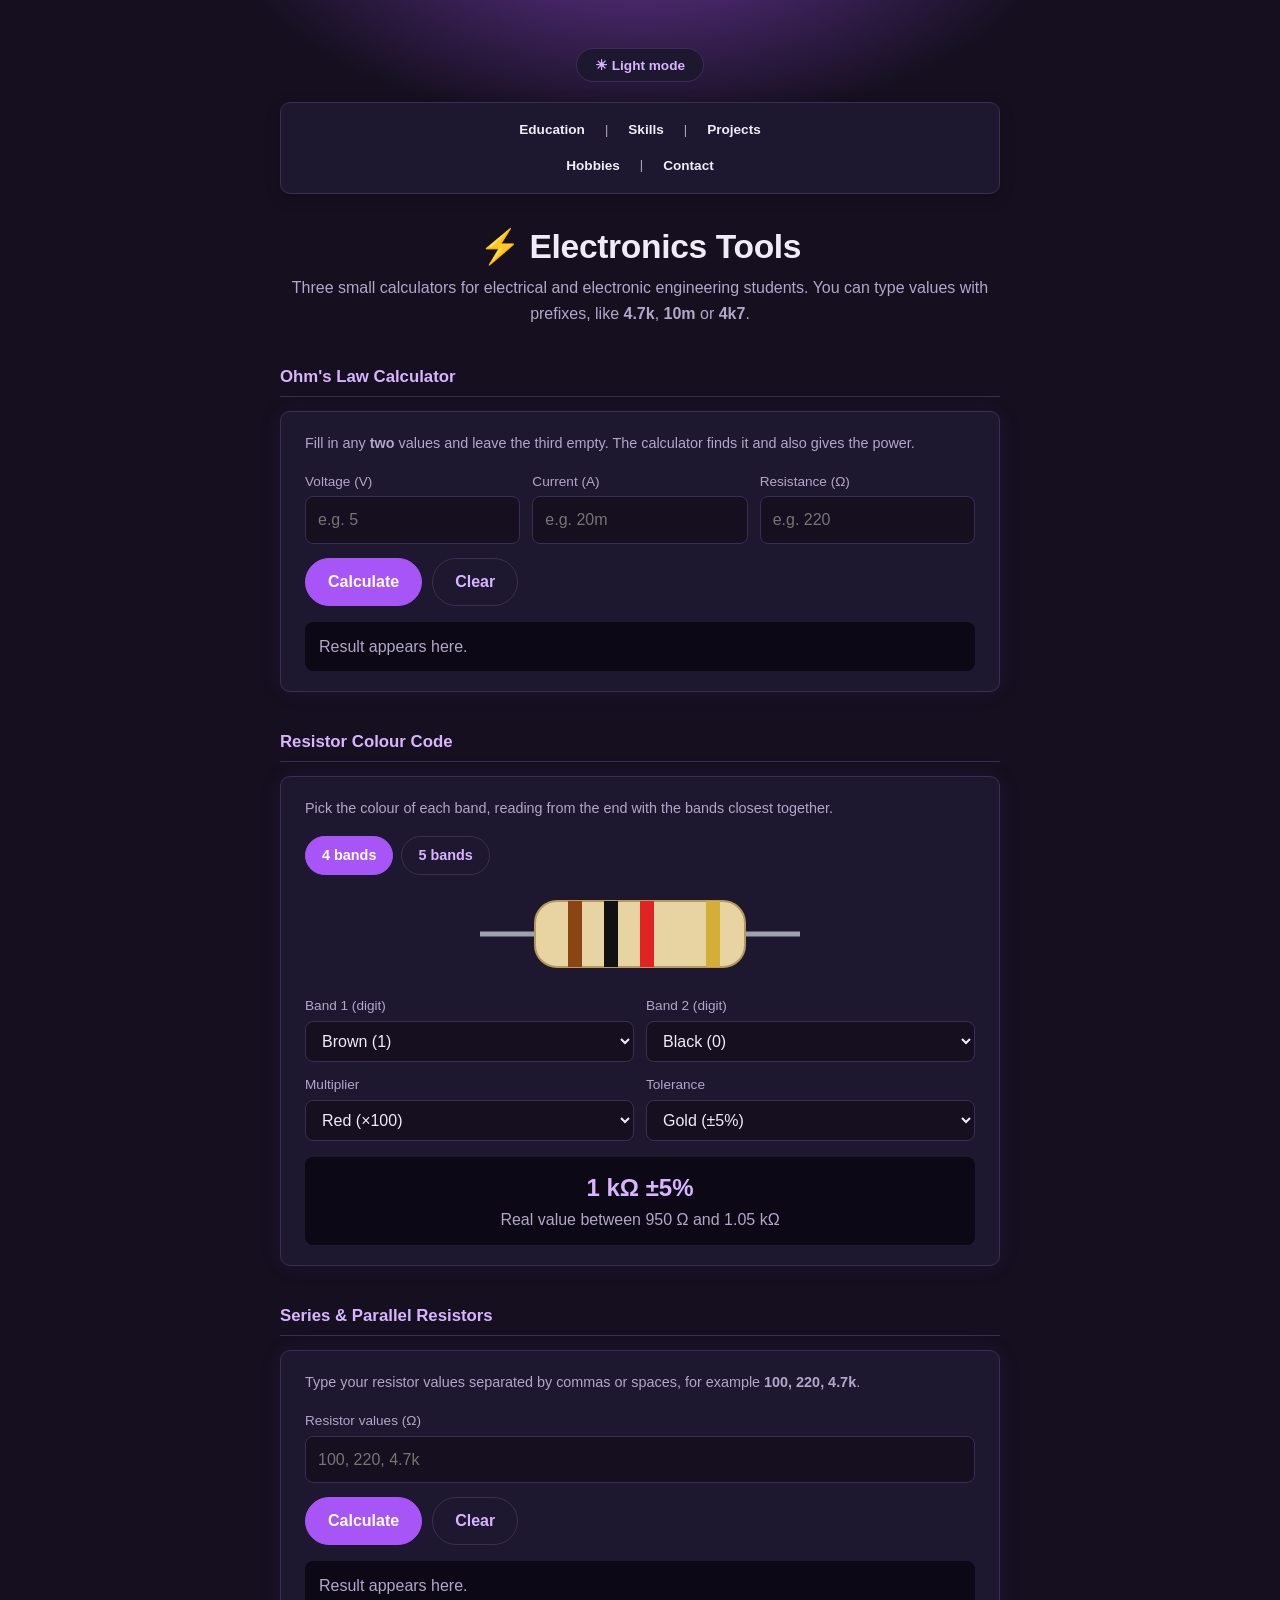
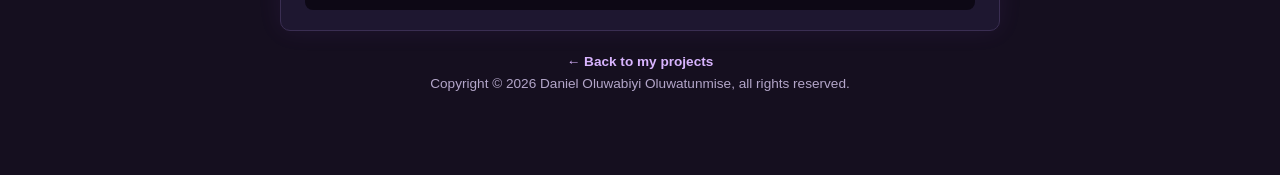
==== electronics-tools.html @ 5593a32c "Add files via upload" ====
<!DOCTYPE html>
<html lang="en">
<head>
    <meta charset="UTF-8">
    <meta name="viewport" content="width=device-width, initial-scale=1.0">
    <title>Electronics Tools - Daniel Oluwabiyi Oluwatunmise</title>
    <meta name="description" content="Free electronics tools: an Ohm's law calculator, a resistor colour code decoder and a series/parallel resistor calculator, built with HTML, CSS and JavaScript.">
    <link rel="icon" href="favicon.svg" type="image/svg+xml">
    <link rel="stylesheet" href="index.css">
    <style>
        .tool-card {
            max-width: var(--max-width);
            margin: 0 auto 20px;
            padding: 20px 24px;
            background: var(--surface);
            border: 1px solid var(--border);
            border-radius: var(--radius);
            box-shadow: 0 0 24px rgba(168, 85, 247, 0.08);
        }

        .tool-card .hint {
            margin: 0 0 16px;
            font-size: 0.9rem;
            max-width: none;
        }

        .field-row {
            display: grid;
            grid-template-columns: repeat(3, 1fr);
            gap: 12px;
        }

        .field-row.two {
            grid-template-columns: repeat(2, 1fr);
        }

        @media (max-width: 520px) {
            .field-row,
            .field-row.two {
                grid-template-columns: 1fr;
            }
        }

        .tool-card label {
            display: block;
            font-size: 0.85rem;
            color: var(--muted);
            margin-bottom: 4px;
        }

        .tool-card input,
        .tool-card select,
        .tool-card textarea {
            width: 100%;
            padding: 10px 12px;
            border-radius: 8px;
            border: 1px solid var(--border);
            background: var(--bg);
            color: var(--text);
            font: inherit;
            font-size: 1rem;
        }

        .tool-card input:focus,
        .tool-card select:focus,
        .tool-card textarea:focus {
            outline: 2px solid var(--accent);
            outline-offset: 1px;
        }

        .tool-actions {
            display: flex;
            gap: 10px;
            flex-wrap: wrap;
            margin-top: 14px;
        }

        .btn {
            padding: 10px 22px;
            border-radius: 999px;
            border: 1px solid var(--accent);
            background: var(--accent);
            color: #fff;
            font: inherit;
            font-weight: 700;
            cursor: pointer;
        }

        .btn.secondary {
            background: transparent;
            color: var(--accent-bright);
            border-color: var(--border);
        }

        .result {
            margin-top: 16px;
            padding: 12px 14px;
            background: var(--card-dark);
            border-radius: 8px;
            font-variant-numeric: tabular-nums;
            min-height: 2.6em;
            color: var(--text);
        }

        .result .row {
            display: flex;
            justify-content: space-between;
            gap: 12px;
            padding: 3px 0;
        }

        .result .row.found {
            color: var(--accent-bright);
            font-weight: 700;
        }

        .result .error {
            color: #f87171;
        }

        .result .muted {
            color: var(--muted);
        }

        .band-toggle {
            display: flex;
            gap: 8px;
            margin-bottom: 14px;
        }

        .band-toggle .btn {
            padding: 7px 16px;
            font-size: 0.9rem;
        }

        .band-toggle .btn:not(.on) {
            background: transparent;
            color: var(--accent-bright);
            border-color: var(--border);
        }

        #resistor-svg {
            display: block;
            width: 100%;
            max-width: 320px;
            height: auto;
            margin: 0 auto 16px;
            border: 0;
            border-radius: 0;
            box-shadow: none;
        }

        .band-grid {
            display: grid;
            grid-template-columns: repeat(2, 1fr);
            gap: 12px;
        }

        .band-grid .hidden {
            display: none;
        }

        .big-value {
            font-size: 1.5rem;
            font-weight: 700;
            color: var(--accent-bright);
            text-align: center;
        }
    </style>
</head>
<body>
    <button id="theme-toggle" onclick="toggleTheme()">☀ Light mode</button>

    <nav class="site-nav">
        <div class="nav-row">
            <a href="index.html#education" class="nav-link">Education</a>
            <span class="nav-sep">|</span>
            <a href="index.html#skills" class="nav-link">Skills</a>
            <span class="nav-sep">|</span>
            <a href="index.html#projects" class="nav-link">Projects</a>
        </div>
        <div class="nav-row">
            <a href="my-hobbies.html" class="nav-link">Hobbies</a>
            <span class="nav-sep">|</span>
            <a href="index.html#contact" class="nav-link">Contact</a>
        </div>
    </nav>

    <h1>⚡ Electronics Tools</h1>
    <p style="text-align:center">Three small calculators for electrical and electronic engineering students. You can type values with prefixes, like <strong>4.7k</strong>, <strong>10m</strong> or <strong>4k7</strong>.</p>

    <!-- ===================== Ohm's law ===================== -->
    <h3>Ohm's Law Calculator</h3>
    <div class="tool-card">
        <p class="hint">Fill in any <strong>two</strong> values and leave the third empty. The calculator finds it and also gives the power.</p>
        <div class="field-row">
            <div>
                <label for="ohm-v">Voltage (V)</label>
                <input id="ohm-v" type="text" inputmode="text" autocomplete="off" placeholder="e.g. 5">
            </div>
            <div>
                <label for="ohm-i">Current (A)</label>
                <input id="ohm-i" type="text" inputmode="text" autocomplete="off" placeholder="e.g. 20m">
            </div>
            <div>
                <label for="ohm-r">Resistance (Ω)</label>
                <input id="ohm-r" type="text" inputmode="text" autocomplete="off" placeholder="e.g. 220">
            </div>
        </div>
        <div class="tool-actions">
            <button class="btn" id="ohm-calc">Calculate</button>
            <button class="btn secondary" id="ohm-clear">Clear</button>
        </div>
        <div class="result" id="ohm-result" aria-live="polite"><span class="muted">Result appears here.</span></div>
    </div>

    <!-- ===================== Resistor colour code ===================== -->
    <h3>Resistor Colour Code</h3>
    <div class="tool-card">
        <p class="hint">Pick the colour of each band, reading from the end with the bands closest together.</p>
        <div class="band-toggle">
            <button class="btn on" id="bands-4" type="button">4 bands</button>
            <button class="btn" id="bands-5" type="button">5 bands</button>
        </div>

        <svg id="resistor-svg" viewBox="0 0 320 90" xmlns="http://www.w3.org/2000/svg" role="img" aria-label="Resistor with coloured bands">
            <line x1="0" y1="45" x2="60" y2="45" stroke="#9ca3af" stroke-width="5" stroke-linecap="round"/>
            <line x1="260" y1="45" x2="320" y2="45" stroke="#9ca3af" stroke-width="5" stroke-linecap="round"/>
            <rect x="55" y="12" width="210" height="66" rx="22" fill="#e8d3a2" stroke="#b79a5b" stroke-width="2"/>
            <rect id="svg-b1" x="84" y="12" width="14" height="66" fill="#8b4513"/>
            <rect id="svg-b2" x="112" y="12" width="14" height="66" fill="#111111"/>
            <rect id="svg-b3" x="140" y="12" width="14" height="66" fill="#e02424"/>
            <rect id="svg-b4" x="168" y="12" width="14" height="66" fill="#f97316"/>
            <rect id="svg-b5" x="226" y="12" width="14" height="66" fill="#d4af37"/>
        </svg>

        <div class="band-grid">
            <div>
                <label for="band-1">Band 1 (digit)</label>
                <select id="band-1"></select>
            </div>
            <div>
                <label for="band-2">Band 2 (digit)</label>
                <select id="band-2"></select>
            </div>
            <div id="band-3-wrap" class="hidden">
                <label for="band-3">Band 3 (digit)</label>
                <select id="band-3"></select>
            </div>
            <div>
                <label for="band-mult">Multiplier</label>
                <select id="band-mult"></select>
            </div>
            <div>
                <label for="band-tol">Tolerance</label>
                <select id="band-tol"></select>
            </div>
        </div>
        <div class="result" id="color-result" aria-live="polite"></div>
    </div>

    <!-- ===================== Series / parallel ===================== -->
    <h3>Series &amp; Parallel Resistors</h3>
    <div class="tool-card">
        <p class="hint">Type your resistor values separated by commas or spaces, for example <strong>100, 220, 4.7k</strong>.</p>
        <label for="sp-list">Resistor values (Ω)</label>
        <input id="sp-list" type="text" inputmode="text" autocomplete="off" placeholder="100, 220, 4.7k">
        <div class="tool-actions">
            <button class="btn" id="sp-calc">Calculate</button>
            <button class="btn secondary" id="sp-clear">Clear</button>
        </div>
        <div class="result" id="sp-result" aria-live="polite"><span class="muted">Result appears here.</span></div>
    </div>

    <footer>
        <a href="index.html#projects">← Back to my projects</a>
    </footer>
    <footer>Copyright © 2026 Daniel Oluwabiyi Oluwatunmise, all rights reserved.</footer>

    <button id="back-to-top" aria-label="Back to top">↑</button>

    <script src="script.js"></script>
    <script>
        // ---------- number helpers ----------

        // Reads values like 12, 4.7k, 10m, 2M, 4k7, 4R7 (blank = null, invalid = NaN)
        function parseSI(text) {
            const s = String(text).trim();
            if (s === '') return null;
            const mult = { p: 1e-12, n: 1e-9, u: 1e-6, 'µ': 1e-6, m: 1e-3, k: 1e3, K: 1e3, M: 1e6, G: 1e9 };

            // "4k7" / "4R7" style
            let m = /^(\d+)([pnuµmkKMGR])(\d+)$/.exec(s);
            if (m) {
                const factor = m[2] === 'R' ? 1 : mult[m[2]];
                return Number(m[1] + '.' + m[3]) * factor;
            }

            m = /^([+-]?(?:\d+\.?\d*|\.\d+)(?:[eE][+-]?\d+)?)\s*([pnuµmkKMG]?)\s*(?:V|A|Ω|ohm|ohms|R|v|a)?$/.exec(s);
            if (!m) return NaN;
            return Number(m[1]) * (m[2] ? mult[m[2]] : 1);
        }

        // Shows 0.0227 A as "22.73 mA"
        function fmtSI(value, unit) {
            if (value === 0) return '0 ' + unit;
            const prefixes = [[1e9, 'G'], [1e6, 'M'], [1e3, 'k'], [1, ''], [1e-3, 'm'], [1e-6, 'µ'], [1e-9, 'n'], [1e-12, 'p']];
            const a = Math.abs(value);
            let idx = prefixes.findIndex(function (p) { return a >= p[0] * 0.99995; });
            if (idx === -1) idx = prefixes.length - 1;
            let rounded = Number((value / prefixes[idx][0]).toPrecision(4));
            if (Math.abs(rounded) >= 1000 && idx > 0) {
                idx--;
                rounded = Number((value / prefixes[idx][0]).toPrecision(4));
            }
            return rounded + ' ' + prefixes[idx][1] + unit;
        }

        function row(label, value, found) {
            const div = document.createElement('div');
            div.className = 'row' + (found ? ' found' : '');
            const l = document.createElement('span');
            l.textContent = label;
            const v = document.createElement('span');
            v.textContent = value;
            div.appendChild(l);
            div.appendChild(v);
            return div;
        }

        function showMessage(box, text, isError) {
            box.textContent = '';
            const s = document.createElement('span');
            s.className = isError ? 'error' : 'muted';
            s.textContent = text;
            box.appendChild(s);
        }

        // ---------- Ohm's law ----------

        const ohmV = document.getElementById('ohm-v');
        const ohmI = document.getElementById('ohm-i');
        const ohmR = document.getElementById('ohm-r');
        const ohmResult = document.getElementById('ohm-result');

        function calcOhm() {
            let V = parseSI(ohmV.value);
            let I = parseSI(ohmI.value);
            let R = parseSI(ohmR.value);
            const all = [V, I, R];

            if (all.some(function (x) { return Number.isNaN(x); })) {
                showMessage(ohmResult, "I couldn't read one of the values. Try numbers like 12, 4.7k or 10m.", true);
                return;
            }
            const filled = all.filter(function (x) { return x !== null; }).length;
            if (filled < 2) { showMessage(ohmResult, 'Fill in any two values.', false); return; }
            if (filled === 3) { showMessage(ohmResult, 'Leave one field empty so I know what to find.', true); return; }

            let found;
            if (V === null) { V = I * R; found = 'V'; }
            else if (I === null) {
                if (R === 0) { showMessage(ohmResult, "Resistance can't be 0 when finding current.", true); return; }
                I = V / R; found = 'I';
            } else {
                if (I === 0) { showMessage(ohmResult, "Current can't be 0 when finding resistance.", true); return; }
                R = V / I; found = 'R';
            }
            const P = V * I;

            ohmResult.textContent = '';
            ohmResult.appendChild(row('Voltage', fmtSI(V, 'V'), found === 'V'));
            ohmResult.appendChild(row('Current', fmtSI(I, 'A'), found === 'I'));
            ohmResult.appendChild(row('Resistance', fmtSI(R, 'Ω'), found === 'R'));
            ohmResult.appendChild(row('Power (V × I)', fmtSI(P, 'W'), false));
        }

        document.getElementById('ohm-calc').addEventListener('click', calcOhm);
        [ohmV, ohmI, ohmR].forEach(function (inp) {
            inp.addEventListener('keydown', function (e) { if (e.key === 'Enter') calcOhm(); });
        });
        document.getElementById('ohm-clear').addEventListener('click', function () {
            ohmV.value = ''; ohmI.value = ''; ohmR.value = '';
            showMessage(ohmResult, 'Result appears here.', false);
        });

        // ---------- Resistor colour code ----------

        const COLORS = {
            black:  { hex: '#111111', digit: 0, mult: 1,    tol: null },
            brown:  { hex: '#8b4513', digit: 1, mult: 10,   tol: 1 },
            red:    { hex: '#e02424', digit: 2, mult: 100,  tol: 2 },
            orange: { hex: '#f97316', digit: 3, mult: 1e3,  tol: null },
            yellow: { hex: '#facc15', digit: 4, mult: 1e4,  tol: null },
            green:  { hex: '#22c55e', digit: 5, mult: 1e5,  tol: 0.5 },
            blue:   { hex: '#3b82f6', digit: 6, mult: 1e6,  tol: 0.25 },
            violet: { hex: '#a855f7', digit: 7, mult: 1e7,  tol: 0.1 },
            grey:   { hex: '#9ca3af', digit: 8, mult: 1e8,  tol: 0.05 },
            white:  { hex: '#f5f5f5', digit: 9, mult: 1e9,  tol: null },
            gold:   { hex: '#d4af37', digit: null, mult: 0.1,  tol: 5 },
            silver: { hex: '#c0c0c0', digit: null, mult: 0.01, tol: 10 }
        };

        const bandCount = { n: 4 };
        const sel = {
            b1: document.getElementById('band-1'),
            b2: document.getElementById('band-2'),
            b3: document.getElementById('band-3'),
            mult: document.getElementById('band-mult'),
            tol: document.getElementById('band-tol')
        };
        const colorResult = document.getElementById('color-result');

        function cap(s) { return s.charAt(0).toUpperCase() + s.slice(1); }

        function fillSelect(select, names, labelFn, selected) {
            select.textContent = '';
            names.forEach(function (name) {
                const o = document.createElement('option');
                o.value = name;
                o.textContent = labelFn(name);
                if (name === selected) o.selected = true;
                select.appendChild(o);
            });
        }

        const digitColors = Object.keys(COLORS).filter(function (n) { return COLORS[n].digit !== null; });
        const multColors = Object.keys(COLORS);
        const tolColors = Object.keys(COLORS).filter(function (n) { return COLORS[n].tol !== null; });

        function fmtMult(m) {
            if (m >= 1e9) return '×1G';
            if (m >= 1e6) return '×' + (m / 1e6) + 'M';
            if (m >= 1e3) return '×' + (m / 1e3) + 'k';
            return '×' + m;
        }

        fillSelect(sel.b1, digitColors.filter(function (n) { return n !== 'black'; }), function (n) { return cap(n) + ' (' + COLORS[n].digit + ')'; }, 'brown');
        fillSelect(sel.b2, digitColors, function (n) { return cap(n) + ' (' + COLORS[n].digit + ')'; }, 'black');
        fillSelect(sel.b3, digitColors, function (n) { return cap(n) + ' (' + COLORS[n].digit + ')'; }, 'black');
        fillSelect(sel.mult, multColors, function (n) { return cap(n) + ' (' + fmtMult(COLORS[n].mult) + ')'; }, 'red');
        fillSelect(sel.tol, tolColors, function (n) { return cap(n) + ' (±' + COLORS[n].tol + '%)'; }, 'gold');

        function updateColorCode() {
            const five = bandCount.n === 5;
            const d1 = COLORS[sel.b1.value].digit;
            const d2 = COLORS[sel.b2.value].digit;
            const d3 = five ? COLORS[sel.b3.value].digit : null;
            const base = five ? d1 * 100 + d2 * 10 + d3 : d1 * 10 + d2;
            const ohms = base * COLORS[sel.mult.value].mult;
            const tol = COLORS[sel.tol.value].tol;

            // draw the bands (4-band: bands sit at positions 1,2,3 + tolerance; 5-band: 1,2,3,4 + tolerance)
            const svgIds = ['svg-b1', 'svg-b2', 'svg-b3', 'svg-b4', 'svg-b5'];
            const picked = five
                ? [sel.b1.value, sel.b2.value, sel.b3.value, sel.mult.value, sel.tol.value]
                : [sel.b1.value, sel.b2.value, sel.mult.value, sel.tol.value];
            const xs = five ? [78, 106, 134, 162, 226] : [88, 124, 160, 226];
            svgIds.forEach(function (id, i) {
                const r = document.getElementById(id);
                if (i < picked.length) {
                    r.setAttribute('x', xs[i]);
                    r.setAttribute('fill', COLORS[picked[i]].hex);
                    r.style.display = '';
                } else {
                    r.style.display = 'none';
                }
            });

            colorResult.textContent = '';
            const big = document.createElement('div');
            big.className = 'big-value';
            big.textContent = fmtSI(ohms, 'Ω') + '  ±' + tol + '%';
            colorResult.appendChild(big);
            const range = document.createElement('div');
            range.className = 'muted';
            range.style.textAlign = 'center';
            range.textContent = 'Real value between ' + fmtSI(ohms * (1 - tol / 100), 'Ω') + ' and ' + fmtSI(ohms * (1 + tol / 100), 'Ω');
            colorResult.appendChild(range);
        }

        function setBands(n) {
            bandCount.n = n;
            document.getElementById('band-3-wrap').classList.toggle('hidden', n === 4);
            document.getElementById('bands-4').classList.toggle('on', n === 4);
            document.getElementById('bands-5').classList.toggle('on', n === 5);
            updateColorCode();
        }

        document.getElementById('bands-4').addEventListener('click', function () { setBands(4); });
        document.getElementById('bands-5').addEventListener('click', function () { setBands(5); });
        Object.keys(sel).forEach(function (k) { sel[k].addEventListener('change', updateColorCode); });
        updateColorCode();

        // ---------- Series / parallel ----------

        const spList = document.getElementById('sp-list');
        const spResult = document.getElementById('sp-result');

        function calcSeriesParallel() {
            const parts = spList.value.split(/[\s,;]+/).filter(function (p) { return p !== ''; });
            if (parts.length < 2) { showMessage(spResult, 'Type at least two resistor values.', false); return; }
            const values = parts.map(parseSI);
            if (values.some(function (v) { return v === null || Number.isNaN(v) || v < 0; })) {
                showMessage(spResult, "I couldn't read one of the values. Use positive numbers like 100, 4.7k or 1M.", true);
                return;
            }
            const series = values.reduce(function (a, b) { return a + b; }, 0);
            const parallel = values.some(function (v) { return v === 0; })
                ? 0
                : 1 / values.reduce(function (a, b) { return a + 1 / b; }, 0);

            spResult.textContent = '';
            spResult.appendChild(row(values.length + ' resistors in series', fmtSI(series, 'Ω'), true));
            spResult.appendChild(row(values.length + ' resistors in parallel', fmtSI(parallel, 'Ω'), true));
        }

        document.getElementById('sp-calc').addEventListener('click', calcSeriesParallel);
        spList.addEventListener('keydown', function (e) { if (e.key === 'Enter') calcSeriesParallel(); });
        document.getElementById('sp-clear').addEventListener('click', function () {
            spList.value = '';
            showMessage(spResult, 'Result appears here.', false);
        });
    </script>
</body>
</html>
---- index.css ----
/* ===========================================================
   Daniel Oluwabiyi Oluwatunmise — Portfolio Stylesheet
   Purple / torch-glow theme
   =========================================================== */

:root {
  --bg: #150f1f;
  --surface: #1e1730;
  --text: #f0ecf7;
  --muted: #b3a6c9;
  --accent: #a855f7;
  --accent-bright: #d8b4fe;
  --glow: rgba(168, 85, 247, 0.55);
  --border: #3a2e52;
  --card-dark: #0d0815;
  --radius: 10px;
  --max-width: 720px;
  --transition: background 0.25s ease, color 0.25s ease, border-color 0.25s ease;
}

:root[data-theme="light"] {
  --bg: #f6f2fb;
  --surface: #ffffff;
  --text: #241b33;
  --muted: #6b5e82;
  --accent: #9333ea;
  --accent-bright: #7e22ce;
  --glow: rgba(147, 51, 234, 0.25);
  --border: #ddd0ec;
  --card-dark: #ece2f8;
}

* {
  box-sizing: border-box;
}

a, button {
  -webkit-tap-highlight-color: transparent;
}

html {
  scroll-behavior: smooth;
}

body {
  margin: 0;
  padding: 48px 20px 80px;
  background:
    radial-gradient(600px 300px at 50% -80px, var(--glow), transparent 70%),
    var(--bg);
  color: var(--text);
  font-family: -apple-system, "Segoe UI", Roboto, Helvetica, Arial, sans-serif;
  line-height: 1.6;
  font-size: 16px;
  transition: var(--transition);
}

h1, h3 {
  font-family: inherit;
  color: var(--text);
  line-height: 1.25;
}

h1 {
  max-width: var(--max-width);
  margin: 28px auto 8px;
  font-size: clamp(1.6rem, 4vw, 2.1rem);
  font-weight: 700;
  letter-spacing: -0.01em;
  text-align: center;
}

h3 {
  max-width: var(--max-width);
  margin: 40px auto 14px;
  padding-bottom: 8px;
  font-size: 1.05rem;
  font-weight: 700;
  color: var(--accent-bright);
  border-bottom: 1px solid var(--border);
}

p {
  max-width: var(--max-width);
  margin: 0 auto 16px;
  color: var(--muted);
}

img {
  display: block;
  width: 128px;
  height: 128px;
  margin: 0 auto;
  border-radius: 50%;
  object-fit: cover;
  border: 3px solid var(--surface);
  box-shadow:
    0 0 0 1px var(--border),
    0 0 40px 6px var(--glow);
}

ul {
  max-width: var(--max-width);
  margin: 0 auto 16px;
  padding: 20px 24px;
  list-style: none;
  background: var(--surface);
  border: 1px solid var(--border);
  border-radius: var(--radius);
  box-shadow: 0 0 24px rgba(168, 85, 247, 0.08);
}

ul li {
  color: var(--text);
  padding: 6px 0;
}

ul li:not(:last-child) {
  border-bottom: 1px dashed var(--border);
}

ul li a {
  word-break: break-word;
  overflow-wrap: anywhere;
}

h3:has(+ ul) + ul li {
  display: flex;
  justify-content: space-between;
  align-items: center;
  gap: 10px;
  flex-wrap: wrap;
}

a {
  color: var(--accent-bright);
  text-decoration: none;
  font-weight: 600;
  border-bottom: 1px solid transparent;
  transition: border-color 0.15s ease, text-shadow 0.15s ease;
}

a:hover,
a:focus-visible {
  border-bottom-color: var(--accent-bright);
  text-shadow: 0 0 12px var(--glow);
}

a:focus-visible {
  outline: 2px solid var(--accent-bright);
  outline-offset: 3px;
  border-radius: 2px;
}

/* Contact: icon-only round buttons, each one a link */
.contact-icons {
  display: flex;
  justify-content: center;
  flex-wrap: wrap;
  gap: 18px;
  margin: 18px 0 10px;
}

.contact-icons a {
  display: flex;
  align-items: center;
  justify-content: center;
  width: 54px;
  height: 54px;
  border: 1px solid var(--border);
  border-radius: 50%;
  background: var(--surface);
  transition: transform 0.2s ease, border-color 0.2s ease, box-shadow 0.2s ease;
}

.contact-icons a:hover,
.contact-icons a:focus-visible {
  transform: translateY(-3px);
  border-color: var(--accent-bright);
  box-shadow: 0 0 16px var(--glow);
  text-shadow: none;
}

.contact-icons a:focus-visible {
  border-radius: 50%;
}

.contact-icons svg {
  width: 26px;
  height: 26px;
  fill: var(--accent-bright);
}

article {
  max-width: var(--max-width);
  margin: 48px auto 0;
  padding: 20px 24px;
  background: var(--card-dark);
  border: 1px solid var(--border);
  border-radius: var(--radius);
  transition: var(--transition);
}

footer {
  color: var(--muted);
  font-size: 0.85rem;
  text-align: center;
}

#theme-toggle {
  display: block;
  margin: 0 auto 20px;
  padding: 8px 18px;
  background: var(--surface);
  color: var(--accent-bright);
  border: 1px solid var(--border);
  border-radius: 999px;
  font-size: 0.85rem;
  font-weight: 600;
  cursor: pointer;
  transition: var(--transition);
}

#theme-toggle:hover,
#theme-toggle:focus-visible {
  border-color: var(--accent-bright);
}

/* Sticky navigation bar — two rows, pipe-separated */
.site-nav {
  position: sticky;
  top: 0;
  z-index: 50;
  max-width: var(--max-width);
  margin: 0 auto 32px;
  display: flex;
  flex-direction: column;
  align-items: center;
  gap: 6px;
  padding: 12px 20px;
  background: var(--surface);
  border: 1px solid var(--border);
  border-radius: var(--radius);
  box-shadow: 0 4px 16px rgba(0, 0, 0, 0.2);
}

.nav-row {
  display: flex;
  align-items: center;
  justify-content: center;
  flex-wrap: wrap;
  gap: 10px;
}

.nav-sep {
  color: var(--muted);
  font-size: 0.8rem;
}

.nav-link {
  font-size: 0.85rem;
  font-weight: 600;
  color: var(--text);
  padding: 4px 10px;
  border-radius: 6px;
  border-bottom: none;
}

.nav-link.active {
  background: var(--accent);
  color: #fff;
}

/* Resume download button */
.resume-btn {
  display: inline-block;
  padding: 10px 24px;
  background: var(--accent);
  color: #fff;
  border-radius: 999px;
  font-weight: 700;
  text-decoration: none;
  transition: background 0.2s ease, transform 0.15s ease;
}

.resume-btn:hover {
  background: var(--accent-bright);
  color: var(--bg);
  transform: translateY(-2px);
}

/* Skills as progress bars */
.skills-container {
  max-width: var(--max-width);
  margin: 0 auto 16px;
  padding: 20px 24px;
  background: var(--surface);
  border: 1px solid var(--border);
  border-radius: var(--radius);
  box-shadow: 0 0 24px rgba(168, 85, 247, 0.08);
}

.skill {
  margin-bottom: 16px;
}

.skill:last-child {
  margin-bottom: 0;
}

.skill-label {
  display: flex;
  justify-content: space-between;
  font-size: 0.9rem;
  margin-bottom: 6px;
  color: var(--text);
}

.skill-bar {
  width: 100%;
  height: 8px;
  background: var(--card-dark);
  border-radius: 999px;
  overflow: hidden;
}

.skill-fill {
  height: 100%;
  width: 0%;
  background: linear-gradient(90deg, var(--accent), var(--accent-bright));
  border-radius: 999px;
  transition: width 1.2s ease;
}

/* Scroll-reveal animation */
.reveal {
  opacity: 0;
  transform: translateY(24px);
  transition: opacity 0.6s ease, transform 0.6s ease;
}

.reveal.visible {
  opacity: 1;
  transform: translateY(0);
}

/* Back-to-top button */
#back-to-top {
  position: fixed;
  bottom: 24px;
  right: 24px;
  width: 44px;
  height: 44px;
  border-radius: 50%;
  background: var(--accent);
  color: #fff;
  border: none;
  font-size: 1.2rem;
  cursor: pointer;
  opacity: 0;
  pointer-events: none;
  transition: opacity 0.25s ease, transform 0.15s ease;
  box-shadow: 0 4px 12px rgba(0, 0, 0, 0.25);
}

#back-to-top.show {
  opacity: 1;
  pointer-events: auto;
}

#back-to-top:hover {
  transform: translateY(-3px);
}
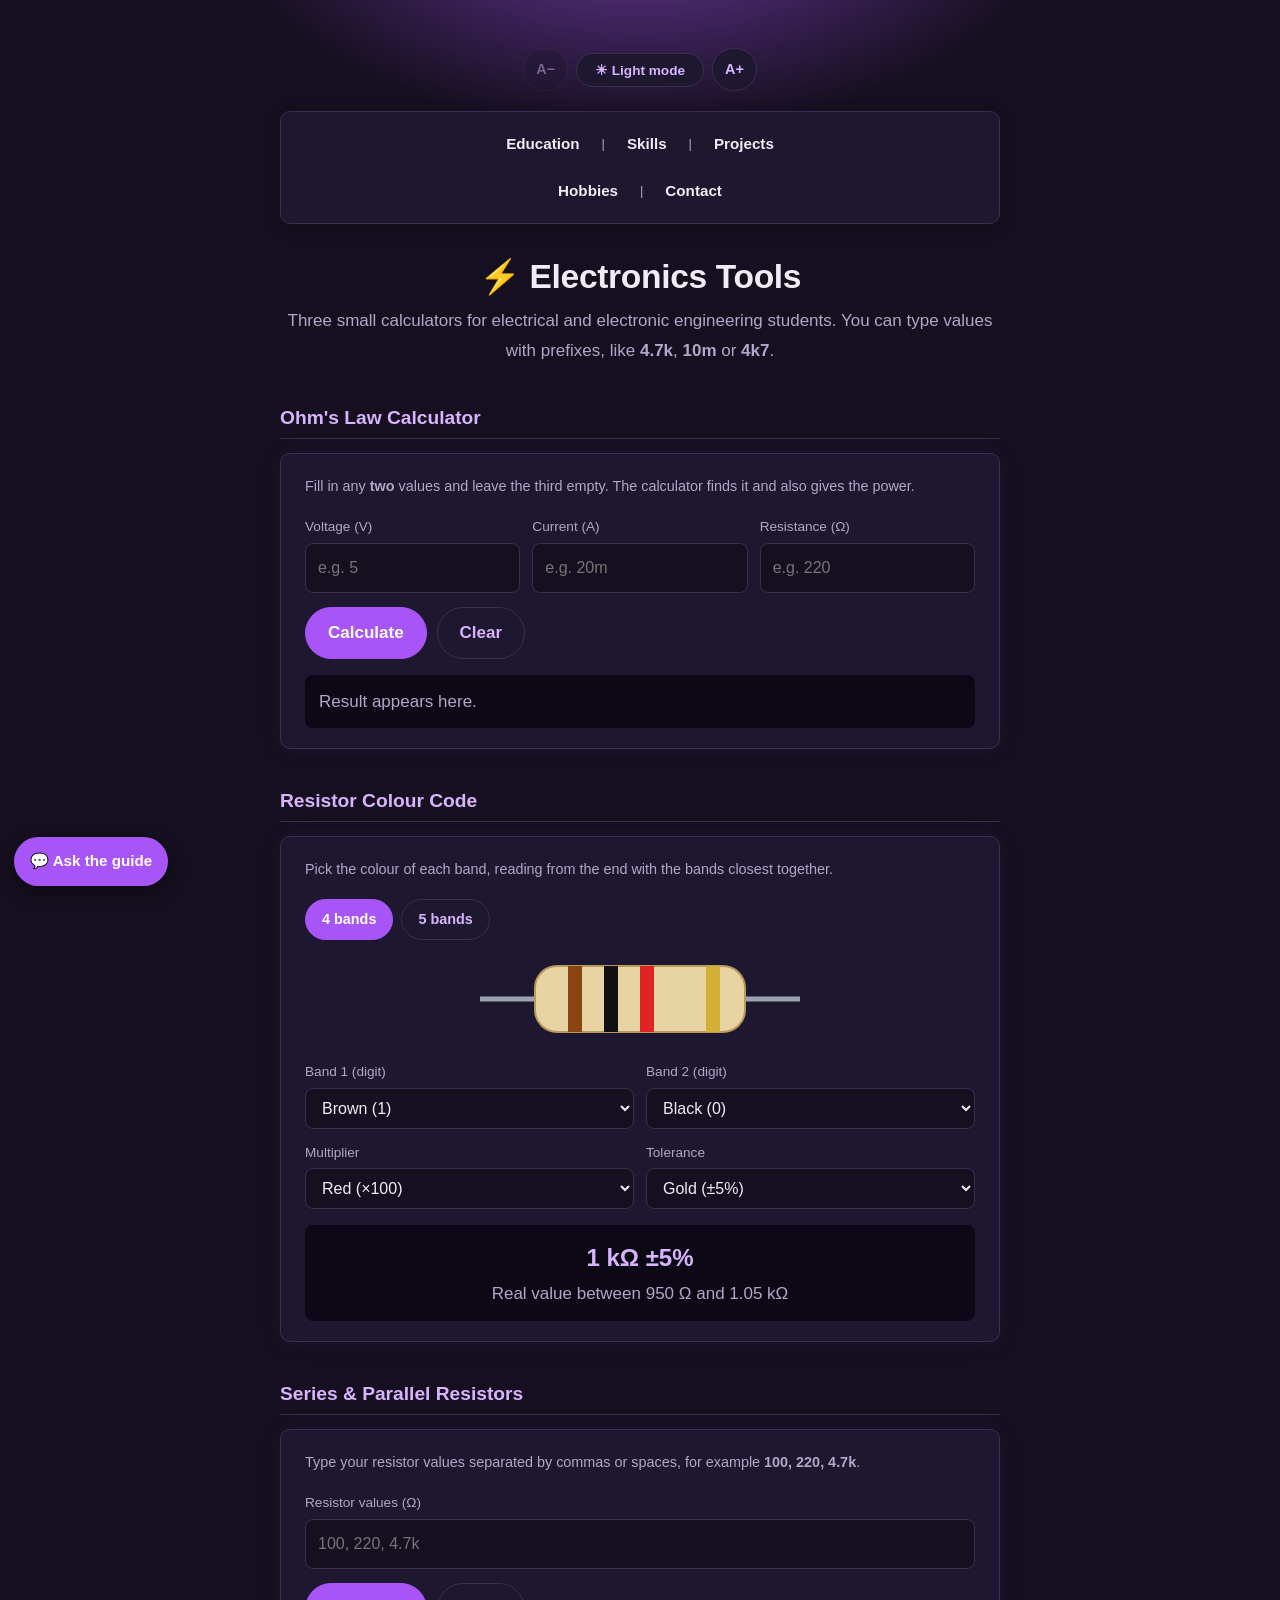
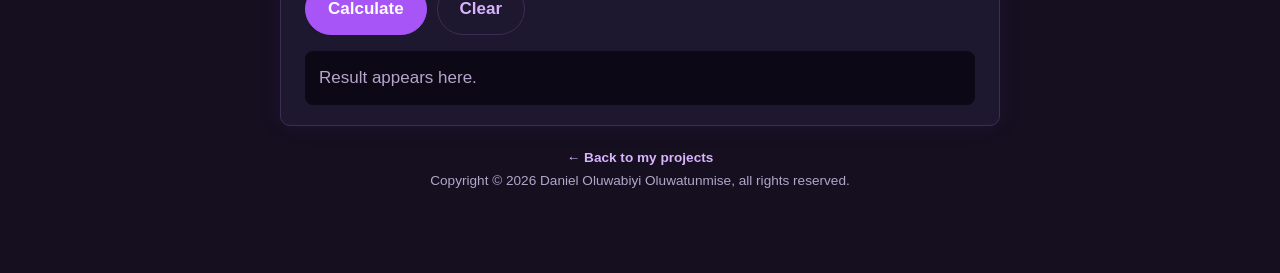
==== commit 4610fb91: "Add files via upload" ====
--- a/electronics-tools.html
+++ b/electronics-tools.html
@@ -6,7 +6,7 @@
     <title>Electronics Tools - Daniel Oluwabiyi Oluwatunmise</title>
     <meta name="description" content="Free electronics tools: an Ohm's law calculator, a resistor colour code decoder and a series/parallel resistor calculator, built with HTML, CSS and JavaScript.">
     <link rel="icon" href="favicon.svg" type="image/svg+xml">
-    <link rel="stylesheet" href="index.css">
+    <link rel="stylesheet" href="index.css?v=3">
     <style>
         .tool-card {
             max-width: var(--max-width);
@@ -279,7 +279,9 @@
 
     <button id="back-to-top" aria-label="Back to top">↑</button>
 
-    <script src="script.js"></script>
+    <script src="script.js?v=3"></script>
+    <script src="guide.js?v=3" defer></script>
+    <script src="visitors.js?v=3" defer></script>
     <script>
         // ---------- number helpers ----------
 
--- a/index.css
+++ b/index.css
@@ -50,8 +50,8 @@
     var(--bg);
   color: var(--text);
   font-family: -apple-system, "Segoe UI", Roboto, Helvetica, Arial, sans-serif;
-  line-height: 1.6;
-  font-size: 16px;
+  line-height: 1.75;
+  font-size: 1.0625rem;
   transition: var(--transition);
 }
 
@@ -74,16 +74,18 @@
   max-width: var(--max-width);
   margin: 40px auto 14px;
   padding-bottom: 8px;
-  font-size: 1.05rem;
+  font-size: 1.2rem;
   font-weight: 700;
   color: var(--accent-bright);
   border-bottom: 1px solid var(--border);
+  text-wrap: balance;
 }
 
 p {
   max-width: var(--max-width);
-  margin: 0 auto 16px;
+  margin: 0 auto 18px;
   color: var(--muted);
+  overflow-wrap: break-word;
 }
 
 img {
@@ -112,7 +114,8 @@
 
 ul li {
   color: var(--text);
-  padding: 6px 0;
+  padding: 9px 0;
+  line-height: 1.6;
 }
 
 ul li:not(:last-child) {
@@ -258,10 +261,10 @@
 }
 
 .nav-link {
-  font-size: 0.85rem;
+  font-size: 0.95rem;
   font-weight: 600;
   color: var(--text);
-  padding: 4px 10px;
+  padding: 7px 12px;
   border-radius: 6px;
   border-bottom: none;
 }
@@ -271,23 +274,195 @@
   color: #fff;
 }
 
-/* Resume download button */
-.resume-btn {
-  display: inline-block;
-  padding: 10px 24px;
+/* Project cards */
+.projects-grid {
+  max-width: var(--max-width);
+  margin: 0 auto 16px;
+  display: grid;
+  grid-template-columns: repeat(auto-fit, minmax(270px, 1fr));
+  gap: 18px;
+}
+
+.project-card {
+  display: flex;
+  flex-direction: column;
+  overflow: hidden;
+  background: var(--surface);
+  border: 1px solid var(--border);
+  border-radius: var(--radius);
+  box-shadow: 0 0 24px rgba(168, 85, 247, 0.08);
+  transition: transform 0.2s ease, border-color 0.2s ease, box-shadow 0.2s ease;
+}
+
+.project-card:hover {
+  transform: translateY(-3px);
+  border-color: var(--accent);
+  box-shadow: 0 0 24px var(--glow);
+}
+
+.project-card img {
+  width: 100%;
+  height: auto;
+  aspect-ratio: 16 / 10;
+  margin: 0;
+  object-fit: cover;
+  object-position: top;
+  border: 0;
+  border-bottom: 1px solid var(--border);
+  border-radius: 0;
+  box-shadow: none;
+}
+
+.project-body {
+  display: flex;
+  flex-direction: column;
+  flex: 1;
+  gap: 10px;
+  padding: 16px 18px 18px;
+}
+
+.project-body h4 {
+  margin: 0;
+  font-size: 1.05rem;
+  color: var(--text);
+}
+
+.project-body p {
+  max-width: none;
+  margin: 0;
+  font-size: 0.92rem;
+}
+
+.tags {
+  display: flex;
+  flex-wrap: wrap;
+  gap: 6px;
+}
+
+.tags span {
+  padding: 3px 10px;
+  border: 1px solid var(--border);
+  border-radius: 999px;
+  background: var(--card-dark);
+  color: var(--accent-bright);
+  font-size: 0.75rem;
+  font-weight: 600;
+}
+
+.project-links {
+  display: flex;
+  flex-wrap: wrap;
+  gap: 10px;
+  margin-top: auto;
+  padding-top: 4px;
+}
+
+.btn-link {
+  padding: 8px 16px;
+  border: 1px solid var(--border);
+  border-radius: 999px;
+  font-size: 0.85rem;
+}
+
+.btn-link.primary {
+  background: var(--accent);
+  border-color: var(--accent);
+  color: #fff;
+}
+
+.btn-link:hover,
+.btn-link:focus-visible {
+  border-color: var(--accent-bright);
+}
+
+/* Contact form */
+.contact-form {
+  max-width: 520px;
+  margin: 28px auto 8px;
+}
+
+.contact-form h3 {
+  margin-top: 0;
+  text-align: center;
+  border-bottom: 0;
+}
+
+.form-intro {
+  margin: 0 auto 8px;
+  text-align: center;
+  font-size: 0.92rem;
+}
+
+.contact-form label {
+  display: block;
+  margin: 14px 0 4px;
+  font-size: 0.85rem;
+  color: var(--muted);
+}
+
+.contact-form input[type="text"],
+.contact-form input[type="email"],
+.contact-form textarea {
+  width: 100%;
+  padding: 10px 12px;
+  border: 1px solid var(--border);
+  border-radius: 8px;
+  background: var(--bg);
+  color: var(--text);
+  font: inherit;
+  font-size: 1rem;
+}
+
+.contact-form textarea {
+  resize: vertical;
+  min-height: 110px;
+}
+
+.contact-form input:focus,
+.contact-form textarea:focus {
+  outline: 2px solid var(--accent);
+  outline-offset: 1px;
+}
+
+/* spam trap: real people never see or fill this field */
+.contact-form .hp {
+  position: absolute;
+  left: -9999px;
+  width: 1px;
+  height: 1px;
+  opacity: 0;
+}
+
+.form-btn {
+  display: block;
+  margin: 18px auto 0;
+  padding: 11px 30px;
+  border: 0;
+  border-radius: 999px;
   background: var(--accent);
   color: #fff;
-  border-radius: 999px;
+  font: inherit;
   font-weight: 700;
-  text-decoration: none;
-  transition: background 0.2s ease, transform 0.15s ease;
-}
-
-.resume-btn:hover {
-  background: var(--accent-bright);
-  color: var(--bg);
-  transform: translateY(-2px);
-}
+  cursor: pointer;
+}
+
+.form-btn:disabled {
+  opacity: 0.6;
+  cursor: wait;
+}
+
+#cf-status {
+  min-height: 1.4em;
+  margin: 12px auto 0;
+  text-align: center;
+  font-size: 0.92rem;
+}
+
+#cf-status.ok { color: #4ade80; }
+#cf-status.err { color: #f87171; }
+
+:root[data-theme="light"] #cf-status.ok { color: #15803d; }
+:root[data-theme="light"] #cf-status.err { color: #b91c1c; }
 
 /* Skills as progress bars */
 .skills-container {
@@ -333,13 +508,13 @@
 }
 
 /* Scroll-reveal animation */
-.reveal {
+.js-reveal .reveal {
   opacity: 0;
   transform: translateY(24px);
   transition: opacity 0.6s ease, transform 0.6s ease;
 }
 
-.reveal.visible {
+.js-reveal .reveal.visible {
   opacity: 1;
   transform: translateY(0);
 }
@@ -371,3 +546,83 @@
 #back-to-top:hover {
   transform: translateY(-3px);
 }
+
+
+/* ---------- Reading comfort ---------- */
+
+/* anchored sections stop below the sticky nav bar instead of hiding behind it */
+[id] {
+  scroll-margin-top: 9.5rem;
+}
+
+/* text-size buttons next to the theme toggle */
+.page-tools {
+  display: flex;
+  align-items: center;
+  justify-content: center;
+  gap: 8px;
+  margin: 0 auto 20px;
+}
+
+.page-tools #theme-toggle {
+  margin: 0;
+}
+
+.text-btn {
+  min-width: 44px;
+  padding: 8px 12px;
+  background: var(--surface);
+  color: var(--accent-bright);
+  border: 1px solid var(--border);
+  border-radius: 999px;
+  font: inherit;
+  font-size: 0.9rem;
+  font-weight: 700;
+  cursor: pointer;
+  transition: var(--transition);
+}
+
+.text-btn:hover,
+.text-btn:focus-visible {
+  border-color: var(--accent-bright);
+}
+
+/* visit counter + privacy note */
+.visit-line {
+  margin: 18px auto 6px;
+  text-align: center;
+  font-size: 0.95rem;
+  color: var(--text);
+}
+
+.privacy-note {
+  margin: 0 auto 12px;
+  text-align: center;
+  font-size: 0.8rem;
+}
+
+button:focus-visible,
+input:focus-visible,
+textarea:focus-visible,
+select:focus-visible {
+  outline: 2px solid var(--accent-bright);
+  outline-offset: 2px;
+}
+
+@media (prefers-reduced-motion: reduce) {
+  html {
+    scroll-behavior: auto;
+  }
+
+  *, *::before, *::after {
+    animation-duration: 0.01ms !important;
+    animation-iteration-count: 1 !important;
+    transition-duration: 0.01ms !important;
+  }
+}
+
+@media print {
+  .site-nav, .page-tools, #theme-toggle, #back-to-top, .contact-form, #guide-root {
+    display: none !important;
+  }
+}
